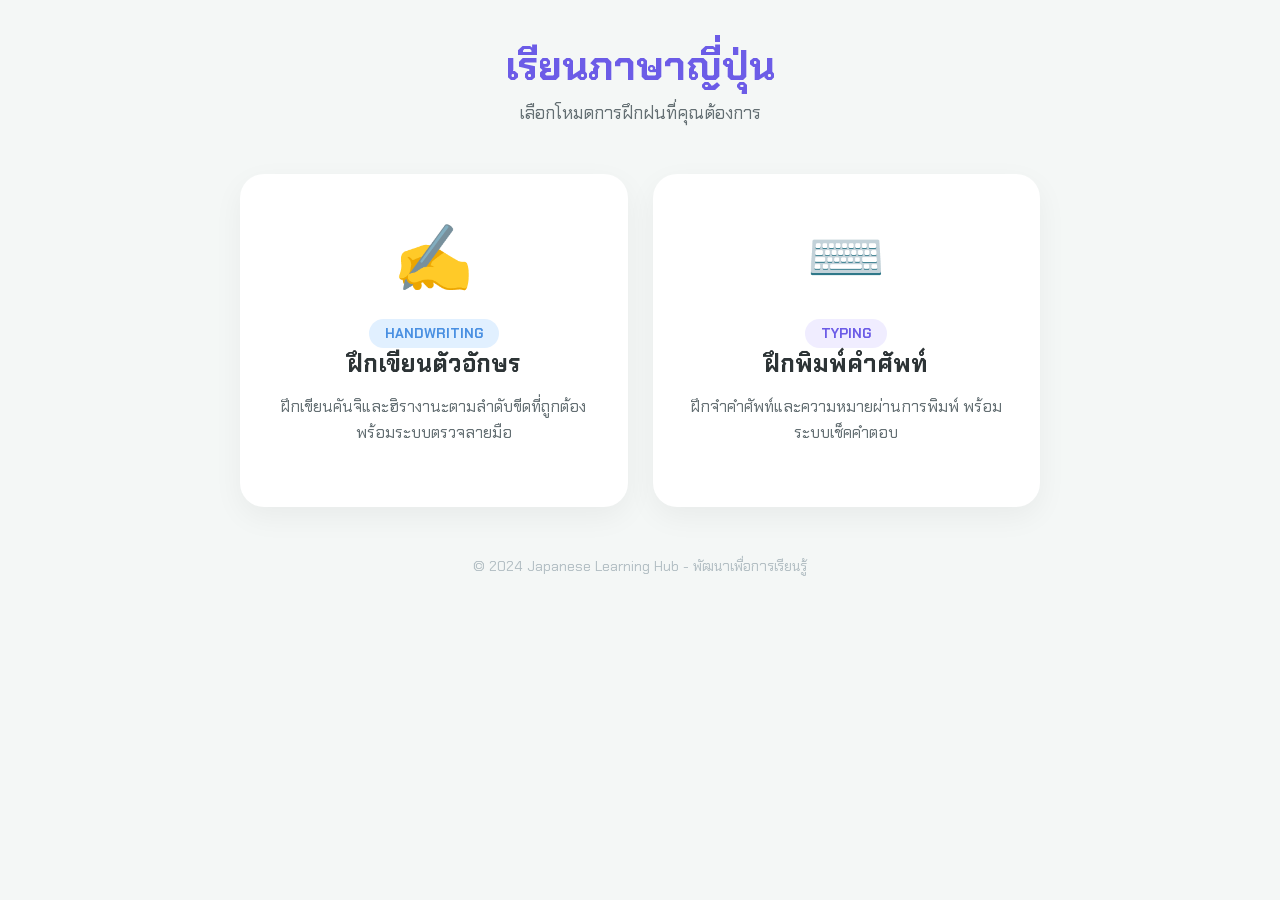
==== index.html @ ad40dfdc "refactor: organize static site, add bilingual docs and smoke tests" ====
<!DOCTYPE html>
<html lang="th">
<head>
    <meta charset="UTF-8">
    <meta name="viewport" content="width=device-width, initial-scale=1.0">
    <title>Japanese Learning Hub</title>
    <link href="https://fonts.googleapis.com/css2?family=Chakra+Petch:wght@400;700&family=Noto+Sans+JP:wght@500;700&display=swap" rel="stylesheet">
    <link rel="stylesheet" href="../assets/css/home.css">
</head>
<body>

    <div class="container">
        <header class="header">
            <h1>เรียนภาษาญี่ปุ่น</h1>
            <p>เลือกโหมดการฝึกฝนที่คุณต้องการ</p>
        </header>

        <div class="menu-grid">
            <a href="pages/kanji.html" class="menu-card">
                <div class="icon">✍️</div>
                <span class="badge badge-writing">Handwriting</span>
                <h2>ฝึกเขียนตัวอักษร</h2>
                <p>ฝึกเขียนคันจิและฮิรางานะตามลำดับขีดที่ถูกต้อง พร้อมระบบตรวจลายมือ</p>
            </a>

            <a href="pages/vocabulary.html" class="menu-card">
                <div class="icon">⌨️</div>
                <span class="badge badge-typing">Typing</span>
                <h2>ฝึกพิมพ์คำศัพท์</h2>
                <p>ฝึกจำคำศัพท์และความหมายผ่านการพิมพ์ พร้อมระบบเช็คคำตอบ</p>
            </a>
        </div>

        <footer class="footer">
            &copy; 2024 Japanese Learning Hub - พัฒนาเพื่อการเรียนรู้
        </footer>
    </div>

</body>
</html>
---- assets/css/home.css ----
:root {
            --primary: #6c5ce7;
            --secondary: #00cec9;
            --bg: #f4f7f6;
            --text-main: #2d3436;
            --white: #ffffff;
        }

        * {
            box-sizing: border-box;
            margin: 0;
            padding: 0;
        }

        body {
            font-family: 'Chakra Petch', 'Noto Sans JP', sans-serif;
            background-color: var(--bg);
            color: var(--text-main);
            display: flex;
            flex-direction: column;
            align-items: center;
            min-height: 100vh;
            padding: 40px 20px;
        }

        .container {
            max-width: 800px;
            width: 100%;
            text-align: center;
        }

        .header {
            margin-bottom: 50px;
        }

        .header h1 {
            font-size: 2.5rem;
            color: var(--primary);
            margin-bottom: 10px;
        }

        .header p {
            font-size: 1.1rem;
            color: #636e72;
        }

        .menu-grid {
            display: grid;
            grid-template-columns: repeat(auto-fit, minmax(300px, 1fr));
            gap: 25px;
            margin-top: 20px;
        }

        .menu-card {
            background: var(--white);
            padding: 40px 30px;
            border-radius: 24px;
            box-shadow: 0 10px 30px rgba(0,0,0,0.05);
            text-decoration: none;
            color: inherit;
            transition: all 0.3s cubic-bezier(0.4, 0, 0.2, 1);
            display: flex;
            flex-direction: column;
            align-items: center;
            border: 2px solid transparent;
        }

        .menu-card:hover {
            transform: translateY(-10px);
            border-color: var(--primary);
            box-shadow: 0 20px 40px rgba(108, 92, 231, 0.15);
        }

        .icon {
            font-size: 4rem;
            margin-bottom: 20px;
        }

        .menu-card h2 {
            font-size: 1.5rem;
            margin-bottom: 15px;
            color: var(--text-main);
        }

        .menu-card p {
            color: #636e72;
            line-height: 1.6;
            margin-bottom: 20px;
        }

        .badge {
            padding: 6px 16px;
            border-radius: 50px;
            font-weight: 700;
            font-size: 0.85rem;
            text-transform: uppercase;
        }

        .badge-writing { background: #e1f0ff; color: #4a90e2; }
        .badge-typing { background: #f0edff; color: var(--primary); }

        .footer {
            margin-top: auto;
            padding-top: 50px;
            font-size: 0.9rem;
            color: #b2bec3;
        }

        @media (max-width: 600px) {
            .header h1 { font-size: 2rem; }
            .menu-grid { grid-template-columns: 1fr; }
        }
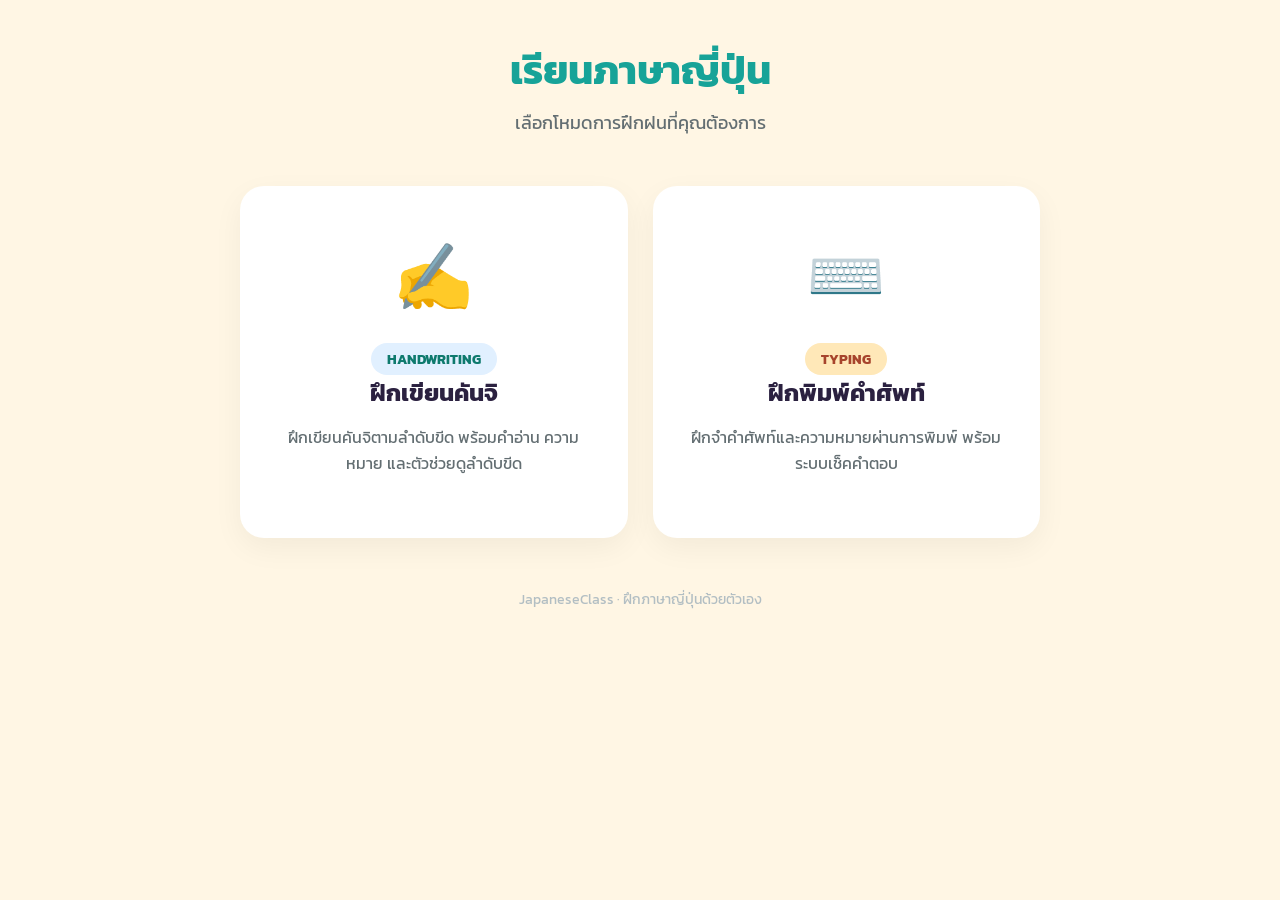
==== commit 983ffeec: "fix: practice navigation, truthful progress, accessibility and offline feedback" ====
--- a/index.html
+++ b/index.html
@@ -3,9 +3,9 @@
 <head>
     <meta charset="UTF-8">
     <meta name="viewport" content="width=device-width, initial-scale=1.0">
-    <title>Japanese Learning Hub</title>
-    <link href="https://fonts.googleapis.com/css2?family=Chakra+Petch:wght@400;700&family=Noto+Sans+JP:wght@500;700&display=swap" rel="stylesheet">
-    <link rel="stylesheet" href="../assets/css/home.css">
+    <title>JapaneseClass — เรียนภาษาญี่ปุ่น</title>
+    <link href="https://fonts.googleapis.com/css2?family=Kanit:wght@400;600;700;800&family=Zen+Maru+Gothic:wght@500;700&display=swap" rel="stylesheet">
+    <link rel="stylesheet" href="assets/css/home.css">
 </head>
 <body>
 
@@ -19,8 +19,8 @@
             <a href="pages/kanji.html" class="menu-card">
                 <div class="icon">✍️</div>
                 <span class="badge badge-writing">Handwriting</span>
-                <h2>ฝึกเขียนตัวอักษร</h2>
-                <p>ฝึกเขียนคันจิและฮิรางานะตามลำดับขีดที่ถูกต้อง พร้อมระบบตรวจลายมือ</p>
+                <h2>ฝึกเขียนคันจิ</h2>
+                <p>ฝึกเขียนคันจิตามลำดับขีด พร้อมคำอ่าน ความหมาย และตัวช่วยดูลำดับขีด</p>
             </a>
 
             <a href="pages/vocabulary.html" class="menu-card">
@@ -32,7 +32,7 @@
         </div>
 
         <footer class="footer">
-            &copy; 2024 Japanese Learning Hub - พัฒนาเพื่อการเรียนรู้
+            JapaneseClass · ฝึกภาษาญี่ปุ่นด้วยตัวเอง
         </footer>
     </div>
 
--- a/assets/css/home.css
+++ b/assets/css/home.css
@@ -1,8 +1,8 @@
 :root {
-            --primary: #6c5ce7;
-            --secondary: #00cec9;
-            --bg: #f4f7f6;
-            --text-main: #2d3436;
+            --primary: #17a398;
+            --secondary: #ff6b4a;
+            --bg: #fff6e4;
+            --text-main: #2b2140;
             --white: #ffffff;
         }
 
@@ -13,7 +13,7 @@
         }
 
         body {
-            font-family: 'Chakra Petch', 'Noto Sans JP', sans-serif;
+            font-family: 'Kanit', 'Zen Maru Gothic', sans-serif;
             background-color: var(--bg);
             color: var(--text-main);
             display: flex;
@@ -96,8 +96,8 @@
             text-transform: uppercase;
         }
 
-        .badge-writing { background: #e1f0ff; color: #4a90e2; }
-        .badge-typing { background: #f0edff; color: var(--primary); }
+        .badge-writing { background: #e1f0ff; color: #0e7a6e; }
+        .badge-typing { background: #ffe8b8; color: #a7442c; }
 
         .footer {
             margin-top: auto;
@@ -110,3 +110,11 @@
             .header h1 { font-size: 2rem; }
             .menu-grid { grid-template-columns: 1fr; }
         }
+
+.menu-card:focus-visible {
+  outline: 3px solid var(--primary);
+  outline-offset: 4px;
+}
+@media (prefers-reduced-motion: reduce) {
+  .menu-card { transition: none; }
+}
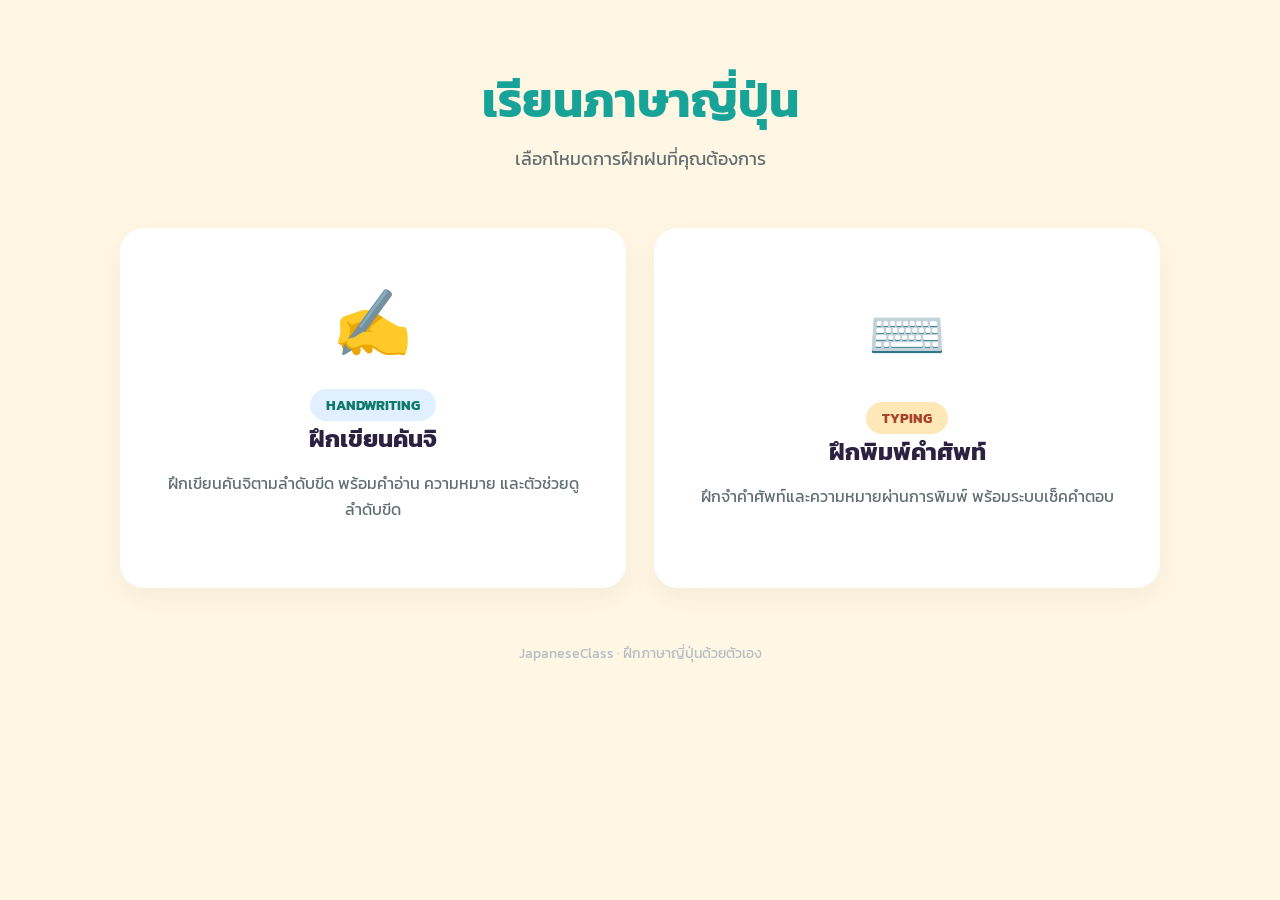
==== commit 790c6b84: "fix: desktop layouts, IME Enter handling, and resize behavior" ====
--- a/index.html
+++ b/index.html
@@ -5,7 +5,7 @@
     <meta name="viewport" content="width=device-width, initial-scale=1.0">
     <title>JapaneseClass — เรียนภาษาญี่ปุ่น</title>
     <link href="https://fonts.googleapis.com/css2?family=Kanit:wght@400;600;700;800&family=Zen+Maru+Gothic:wght@500;700&display=swap" rel="stylesheet">
-    <link rel="stylesheet" href="assets/css/home.css">
+    <link rel="stylesheet" href="assets/css/home.css?v=20261106-desktop">
 </head>
 <body>
 
--- a/assets/css/home.css
+++ b/assets/css/home.css
@@ -118,3 +118,21 @@
 @media (prefers-reduced-motion: reduce) {
   .menu-card { transition: none; }
 }
+
+/* Use the available space on laptop and desktop screens. */
+@media (min-width: 900px) {
+  body { padding: 64px 32px 28px; }
+  .container { max-width: 1040px; }
+  .header { margin-bottom: 56px; }
+  .header h1 { font-size: 3rem; }
+  .menu-grid {
+    grid-template-columns: repeat(2, minmax(0, 1fr));
+    gap: 28px;
+  }
+  .menu-card {
+    min-height: 320px;
+    padding: 44px 36px;
+    justify-content: center;
+  }
+  .footer { padding-top: 54px; }
+}
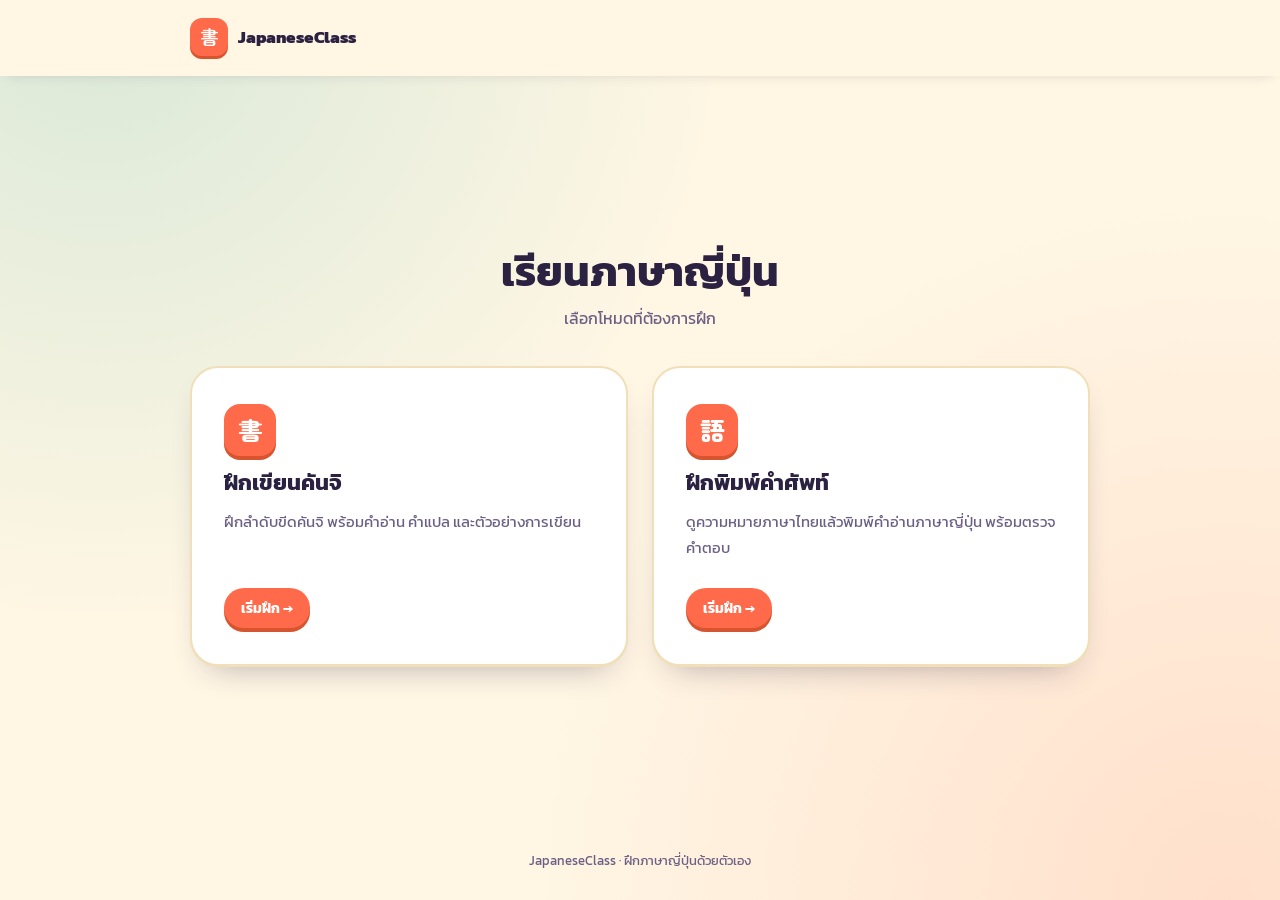
==== commit 62868855: "style: unify all pages around kanji practice design system" ====
--- a/index.html
+++ b/index.html
@@ -1,40 +1,43 @@
 <!DOCTYPE html>
 <html lang="th">
 <head>
-    <meta charset="UTF-8">
-    <meta name="viewport" content="width=device-width, initial-scale=1.0">
-    <title>JapaneseClass — เรียนภาษาญี่ปุ่น</title>
-    <link href="https://fonts.googleapis.com/css2?family=Kanit:wght@400;600;700;800&family=Zen+Maru+Gothic:wght@500;700&display=swap" rel="stylesheet">
-    <link rel="stylesheet" href="assets/css/home.css?v=20261106-desktop">
+  <meta charset="UTF-8">
+  <meta name="viewport" content="width=device-width, initial-scale=1.0">
+  <meta name="theme-color" content="#fff6e4">
+  <title>JapaneseClass — เรียนภาษาญี่ปุ่น</title>
+  <link href="https://fonts.googleapis.com/css2?family=Kanit:wght@400;600;700;800&family=Zen+Maru+Gothic:wght@500;700&display=swap" rel="stylesheet">
+  <link rel="stylesheet" href="assets/css/theme.css?v=20261106-theme">
+  <link rel="stylesheet" href="assets/css/home.css?v=20261106-theme">
 </head>
-<body>
-
-    <div class="container">
-        <header class="header">
-            <h1>เรียนภาษาญี่ปุ่น</h1>
-            <p>เลือกโหมดการฝึกฝนที่คุณต้องการ</p>
-        </header>
-
-        <div class="menu-grid">
-            <a href="pages/kanji.html" class="menu-card">
-                <div class="icon">✍️</div>
-                <span class="badge badge-writing">Handwriting</span>
-                <h2>ฝึกเขียนคันจิ</h2>
-                <p>ฝึกเขียนคันจิตามลำดับขีด พร้อมคำอ่าน ความหมาย และตัวช่วยดูลำดับขีด</p>
-            </a>
-
-            <a href="pages/vocabulary.html" class="menu-card">
-                <div class="icon">⌨️</div>
-                <span class="badge badge-typing">Typing</span>
-                <h2>ฝึกพิมพ์คำศัพท์</h2>
-                <p>ฝึกจำคำศัพท์และความหมายผ่านการพิมพ์ พร้อมระบบเช็คคำตอบ</p>
-            </a>
-        </div>
-
-        <footer class="footer">
-            JapaneseClass · ฝึกภาษาญี่ปุ่นด้วยตัวเอง
-        </footer>
+<body class="home-page">
+  <header class="site-header home-header">
+    <div class="brand-row">
+      <span class="kanji-mark">書</span>
+      <span class="brand-text">JapaneseClass</span>
     </div>
-
+  </header>
+  <main class="site-main home-main">
+    <div class="home-shell">
+      <section class="home-intro" aria-labelledby="page-title">
+        <h1 id="page-title">เรียนภาษาญี่ปุ่น</h1>
+        <p>เลือกโหมดที่ต้องการฝึก</p>
+      </section>
+      <nav class="menu-grid" aria-label="เลือกแบบฝึก">
+        <a href="pages/kanji.html" class="mode-card">
+          <span class="mode-symbol" aria-hidden="true">書</span>
+          <h2>ฝึกเขียนคันจิ</h2>
+          <p>ฝึกลำดับขีดคันจิ พร้อมคำอ่าน คำแปล และตัวอย่างการเขียน</p>
+          <span class="mode-action">เริ่มฝึก →</span>
+        </a>
+        <a href="pages/vocabulary.html" class="mode-card">
+          <span class="mode-symbol" aria-hidden="true">語</span>
+          <h2>ฝึกพิมพ์คำศัพท์</h2>
+          <p>ดูความหมายภาษาไทยแล้วพิมพ์คำอ่านภาษาญี่ปุ่น พร้อมตรวจคำตอบ</p>
+          <span class="mode-action">เริ่มฝึก →</span>
+        </a>
+      </nav>
+    </div>
+  </main>
+  <footer class="site-footer">JapaneseClass · ฝึกภาษาญี่ปุ่นด้วยตัวเอง</footer>
 </body>
-</html>+</html>
--- a/assets/css/theme.css
+++ b/assets/css/theme.css
@@ -0,0 +1,226 @@
+/* JapaneseClass design system — based on the kanji practice screen. */
+:root {
+  --bg: #fff6e4;
+  --card: #ffffff;
+  --ink: #2b2140;
+  --ink-soft: #6b5f84;
+  --brand: #17a398;
+  --brand-deep: #0e7a6e;
+  --pop: #ff6b4a;
+  --pop-deep: #d8542f;
+  --success: #3eaa5c;
+  --success-deep: #2c8548;
+  --error: #e64545;
+  --error-deep: #b93434;
+  --sand: #ffe8b8;
+  --line: #f0dfb8;
+}
+*, *::before, *::after { box-sizing: border-box; }
+html { min-width: 320px; }
+body {
+  min-height: 100vh;
+  margin: 0;
+  display: flex;
+  flex-direction: column;
+  font-family: 'Kanit', 'Zen Maru Gothic', sans-serif;
+  color: var(--ink);
+  background:
+    radial-gradient(circle at 8% 0%, rgba(23, 163, 152, .16), transparent 42%),
+    radial-gradient(circle at 96% 100%, rgba(255, 107, 74, .16), transparent 46%),
+    var(--bg);
+}
+a { color: inherit; }
+button, input, select { font: inherit; }
+.site-header {
+  background: var(--bg);
+  padding: 16px 16px 10px;
+  position: sticky;
+  top: 0;
+  z-index: 100;
+  box-shadow: 0 6px 12px -8px rgba(43, 33, 64, .18);
+}
+.brand-row {
+  width: 100%;
+  max-width: 460px;
+  margin: 0 auto 14px;
+  display: flex;
+  align-items: center;
+  gap: 10px;
+}
+.kanji-mark {
+  width: 38px;
+  height: 38px;
+  flex: none;
+  display: flex;
+  align-items: center;
+  justify-content: center;
+  border-radius: 12px;
+  background: var(--pop);
+  color: white;
+  font-size: 1.15rem;
+  font-weight: 700;
+  box-shadow: 0 3px 0 var(--pop-deep);
+}
+.brand-text {
+  font-size: 1.05rem;
+  font-weight: 800;
+  color: var(--ink);
+}
+.home-link {
+  flex-shrink: 0;
+  padding: 5px 12px;
+  border: 2px solid var(--line);
+  border-radius: 999px;
+  background: white;
+  color: var(--brand-deep);
+  font-size: .82rem;
+  font-weight: 700;
+  text-decoration: none;
+  white-space: nowrap;
+}
+.home-link:hover { background: #eaf6f4; }
+.nav-container {
+  max-width: 460px;
+  margin: 0 auto;
+  display: flex;
+  flex-direction: column;
+  gap: 8px;
+}
+.select-group { min-width: 0; display: flex; align-items: center; gap: 10px; }
+.select-group label {
+  font-size: .78rem;
+  font-weight: 600;
+  min-width: 74px;
+  color: var(--ink-soft);
+}
+.select-group select {
+  width: 100%;
+  min-width: 0;
+  flex: 1;
+  padding: 9px 14px;
+  border: 2px solid var(--line);
+  border-radius: 999px;
+  color: var(--ink);
+  background: var(--card);
+  outline: none;
+  font-size: .85rem;
+  font-weight: 600;
+  cursor: pointer;
+}
+.site-main {
+  flex: 1;
+  display: flex;
+  align-items: center;
+  justify-content: center;
+  padding: 14px 14px 30px;
+  min-width: 0;
+}
+.card {
+  width: 100%;
+  max-width: 440px;
+  padding: 24px 20px 22px;
+  background: var(--card);
+  border-radius: 28px;
+  box-shadow: 0 1px 0 var(--line), 0 16px 34px -20px rgba(43, 33, 64, .45);
+  text-align: center;
+}
+.meaning-badge {
+  display: inline-block;
+  max-width: 100%;
+  overflow-wrap: anywhere;
+  padding: 6px 20px;
+  border-radius: 999px;
+  background: var(--sand);
+  color: var(--pop-deep);
+  font-size: 1.35rem;
+  font-weight: 800;
+}
+.reading-hint {
+  display: block;
+  margin-top: 10px;
+  color: var(--ink-soft);
+  font-family: 'Zen Maru Gothic', 'Kanit', sans-serif;
+  font-size: 1.05rem;
+  font-weight: 700;
+}
+.status-chip {
+  display: inline-block;
+  min-width: 180px;
+  max-width: 100%;
+  padding: 8px 18px;
+  border-radius: 999px;
+  background: var(--sand);
+  color: var(--ink-soft);
+  font-size: .9rem;
+  font-weight: 700;
+  transition: background .2s, color .2s, transform .15s;
+}
+.status-chip.state-success { background: #dff3e4; color: var(--success-deep); }
+.status-chip.state-error { background: #fbdede; color: var(--error-deep); }
+.status-chip.state-info { background: #d9f0ee; color: var(--brand-deep); }
+.status-chip.pop { animation: chip-pop .35s ease; }
+@keyframes chip-pop {
+  0%, 100% { transform: scale(1); }
+  40% { transform: scale(1.08); }
+}
+.actions { display: grid; gap: 10px; }
+.actions button {
+  display: flex;
+  align-items: center;
+  justify-content: center;
+  gap: 7px;
+  min-width: 0;
+  padding: 14px 12px;
+  border: 0;
+  border-radius: 999px;
+  font-size: .92rem;
+  font-weight: 700;
+  cursor: pointer;
+  transition: transform .08s, box-shadow .08s, filter .15s;
+}
+.actions button:hover { filter: brightness(1.04); }
+.actions button:active { transform: translateY(3px); box-shadow: none !important; }
+.actions button:disabled { cursor: not-allowed; opacity: .55; }
+.btn-hint { background: #eaf6f4; color: var(--brand-deep); box-shadow: 0 4px 0 #c7e6e1; }
+.btn-next { background: var(--pop); color: #fff; box-shadow: 0 4px 0 var(--pop-deep); }
+.load-message {
+  max-width: 460px;
+  margin: 0 auto 12px;
+  padding: 8px 12px;
+  border: 1px solid #e9bd8e;
+  border-radius: 12px;
+  background: #fff0da;
+  color: #8b392a;
+  font-size: .85rem;
+}
+.load-message[hidden] { display: none; }
+.site-footer {
+  padding: 22px 16px 30px;
+  text-align: center;
+  color: var(--ink-soft);
+  font-size: .8rem;
+}
+a:focus-visible, button:focus-visible, input:focus-visible,
+select:focus-visible {
+  outline: 3px solid var(--brand);
+  outline-offset: 3px;
+}
+@media (max-width: 390px) {
+  .brand-row { flex-wrap: wrap; }
+  .brand-text { font-size: .95rem; }
+}
+@media (min-width: 900px) {
+  .site-header { padding: 18px 32px 20px; }
+  .site-header .brand-row,
+  .site-header .nav-container,
+  .site-header .load-message { max-width: 900px; width: 100%; }
+  .site-header .nav-container {
+    display: grid;
+    grid-template-columns: repeat(2, minmax(0, 1fr));
+    column-gap: 24px;
+  }
+  .site-main { padding: 36px 24px; }
+}
+@media (prefers-reduced-motion: reduce) {
+  *, *::before, *::after { animation-duration: 0.01ms !important; transition-duration: 0.01ms !important; }
+}
--- a/assets/css/home.css
+++ b/assets/css/home.css
@@ -1,138 +1,64 @@
-:root {
-            --primary: #17a398;
-            --secondary: #ff6b4a;
-            --bg: #fff6e4;
-            --text-main: #2b2140;
-            --white: #ffffff;
-        }
-
-        * {
-            box-sizing: border-box;
-            margin: 0;
-            padding: 0;
-        }
-
-        body {
-            font-family: 'Kanit', 'Zen Maru Gothic', sans-serif;
-            background-color: var(--bg);
-            color: var(--text-main);
-            display: flex;
-            flex-direction: column;
-            align-items: center;
-            min-height: 100vh;
-            padding: 40px 20px;
-        }
-
-        .container {
-            max-width: 800px;
-            width: 100%;
-            text-align: center;
-        }
-
-        .header {
-            margin-bottom: 50px;
-        }
-
-        .header h1 {
-            font-size: 2.5rem;
-            color: var(--primary);
-            margin-bottom: 10px;
-        }
-
-        .header p {
-            font-size: 1.1rem;
-            color: #636e72;
-        }
-
-        .menu-grid {
-            display: grid;
-            grid-template-columns: repeat(auto-fit, minmax(300px, 1fr));
-            gap: 25px;
-            margin-top: 20px;
-        }
-
-        .menu-card {
-            background: var(--white);
-            padding: 40px 30px;
-            border-radius: 24px;
-            box-shadow: 0 10px 30px rgba(0,0,0,0.05);
-            text-decoration: none;
-            color: inherit;
-            transition: all 0.3s cubic-bezier(0.4, 0, 0.2, 1);
-            display: flex;
-            flex-direction: column;
-            align-items: center;
-            border: 2px solid transparent;
-        }
-
-        .menu-card:hover {
-            transform: translateY(-10px);
-            border-color: var(--primary);
-            box-shadow: 0 20px 40px rgba(108, 92, 231, 0.15);
-        }
-
-        .icon {
-            font-size: 4rem;
-            margin-bottom: 20px;
-        }
-
-        .menu-card h2 {
-            font-size: 1.5rem;
-            margin-bottom: 15px;
-            color: var(--text-main);
-        }
-
-        .menu-card p {
-            color: #636e72;
-            line-height: 1.6;
-            margin-bottom: 20px;
-        }
-
-        .badge {
-            padding: 6px 16px;
-            border-radius: 50px;
-            font-weight: 700;
-            font-size: 0.85rem;
-            text-transform: uppercase;
-        }
-
-        .badge-writing { background: #e1f0ff; color: #0e7a6e; }
-        .badge-typing { background: #ffe8b8; color: #a7442c; }
-
-        .footer {
-            margin-top: auto;
-            padding-top: 50px;
-            font-size: 0.9rem;
-            color: #b2bec3;
-        }
-
-        @media (max-width: 600px) {
-            .header h1 { font-size: 2rem; }
-            .menu-grid { grid-template-columns: 1fr; }
-        }
-
-.menu-card:focus-visible {
-  outline: 3px solid var(--primary);
-  outline-offset: 4px;
+.home-header .brand-row { margin-bottom: 0; }
+.home-main { align-items: flex-start; padding: 30px 16px 42px; }
+.home-shell { width: 100%; max-width: 900px; margin: 0 auto; }
+.home-intro { text-align: center; margin: 4px auto 26px; max-width: 660px; }
+.home-intro h1 { font-size: clamp(1.85rem, 4vw, 2.65rem); margin: 0 0 6px; line-height: 1.35; }
+.home-intro p { color: var(--ink-soft); font-size: 1rem; margin: 0; }
+.menu-grid {
+  display: grid;
+  grid-template-columns: 1fr;
+  gap: 18px;
 }
-@media (prefers-reduced-motion: reduce) {
-  .menu-card { transition: none; }
+.mode-card {
+  display: flex;
+  align-items: flex-start;
+  flex-direction: column;
+  gap: 10px;
+  padding: 28px 24px;
+  border: 2px solid var(--line);
+  border-radius: 28px;
+  background: var(--card);
+  text-decoration: none;
+  box-shadow: 0 1px 0 var(--line), 0 16px 34px -20px rgba(43, 33, 64, .45);
+  transition: border-color .2s, transform .2s, box-shadow .2s;
 }
-
-/* Use the available space on laptop and desktop screens. */
+.mode-card:hover, .mode-card:focus-visible {
+  border-color: var(--brand);
+  transform: translateY(-4px);
+  box-shadow: 0 10px 28px -14px rgba(23, 163, 152, .38);
+}
+.mode-symbol {
+  display: flex;
+  align-items: center;
+  justify-content: center;
+  width: 52px;
+  height: 52px;
+  border-radius: 16px;
+  background: var(--pop);
+  color: white;
+  font-size: 1.55rem;
+  font-weight: 800;
+  box-shadow: 0 4px 0 var(--pop-deep);
+}
+.mode-card h2 { margin: 0; font-size: 1.35rem; }
+.mode-card p { margin: 0; color: var(--ink-soft); font-size: .95rem; line-height: 1.7; }
+.mode-action {
+  display: inline-block;
+  margin-top: auto;
+  padding: 9px 17px;
+  border-radius: 999px;
+  background: var(--pop);
+  color: white;
+  font-weight: 700;
+  font-size: .9rem;
+  box-shadow: 0 4px 0 var(--pop-deep);
+}
+@media (min-width: 720px) {
+  .home-main { padding: 52px 24px; align-items: center; }
+  .home-intro { margin-bottom: 36px; }
+  .menu-grid { grid-template-columns: repeat(2, minmax(0, 1fr)); gap: 24px; }
+  .mode-card { min-height: 300px; padding: 36px 32px; }
+}
 @media (min-width: 900px) {
-  body { padding: 64px 32px 28px; }
-  .container { max-width: 1040px; }
-  .header { margin-bottom: 56px; }
-  .header h1 { font-size: 3rem; }
-  .menu-grid {
-    grid-template-columns: repeat(2, minmax(0, 1fr));
-    gap: 28px;
-  }
-  .menu-card {
-    min-height: 320px;
-    padding: 44px 36px;
-    justify-content: center;
-  }
-  .footer { padding-top: 54px; }
+  .home-shell { max-width: 900px; }
 }
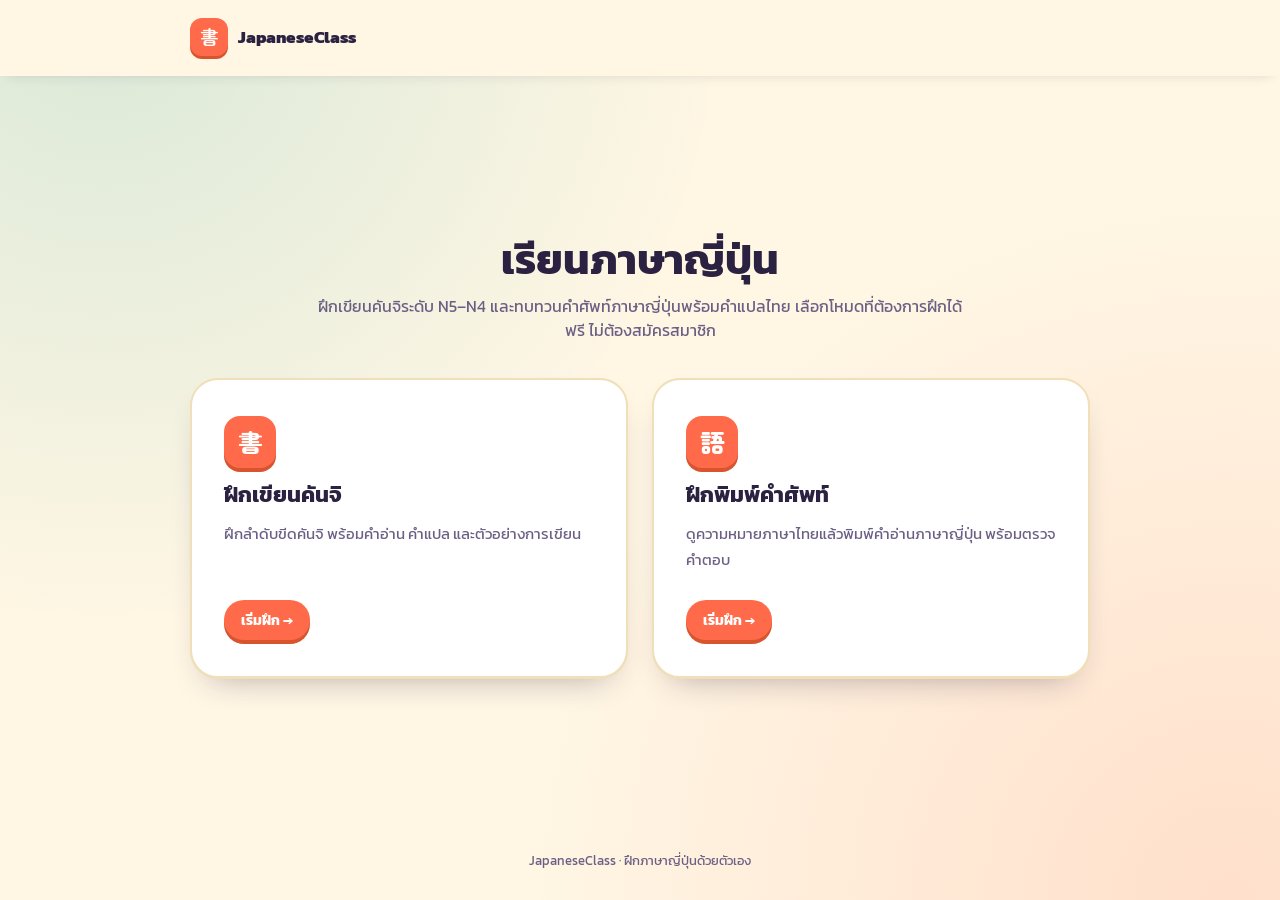
==== commit 3a54a0b4: "feat: add technical SEO, search metadata, sitemap and social previews" ====
--- a/index.html
+++ b/index.html
@@ -4,7 +4,22 @@
   <meta charset="UTF-8">
   <meta name="viewport" content="width=device-width, initial-scale=1.0">
   <meta name="theme-color" content="#fff6e4">
-  <title>JapaneseClass — เรียนภาษาญี่ปุ่น</title>
+  <title>ฝึกภาษาญี่ปุ่นออนไลน์ฟรี คันจิ N5–N4 และคำศัพท์ | JapaneseClass</title>
+  <meta name="description" content="ฝึกภาษาญี่ปุ่นออนไลน์ฟรีกับ JapaneseClass ฝึกเขียนคันจิ N5–N4 ตามลำดับขีด และฝึกคำศัพท์พร้อมคำแปลภาษาไทย ไม่ต้องสมัครสมาชิก">
+  <link rel="canonical" href="https://japaneseclass.vercel.app/">
+  <link rel="icon" type="image/png" sizes="96x96" href="assets/favicon.png">
+  <meta property="og:type" content="website">
+  <meta property="og:site_name" content="JapaneseClass">
+  <meta property="og:locale" content="th_TH">
+  <meta property="og:title" content="ฝึกภาษาญี่ปุ่นออนไลน์ฟรี คันจิ N5–N4 และคำศัพท์ | JapaneseClass">
+  <meta property="og:description" content="ฝึกภาษาญี่ปุ่นออนไลน์ฟรีกับ JapaneseClass ฝึกเขียนคันจิ N5–N4 ตามลำดับขีด และฝึกคำศัพท์พร้อมคำแปลภาษาไทย ไม่ต้องสมัครสมาชิก">
+  <meta property="og:url" content="https://japaneseclass.vercel.app/">
+  <meta property="og:image" content="https://japaneseclass.vercel.app/assets/og-cover.png">
+  <meta property="og:image:width" content="600">
+  <meta property="og:image:height" content="315">
+  <meta property="og:image:alt" content="JapaneseClass — เว็บฝึกคันจิและคำศัพท์ภาษาญี่ปุ่น">
+  <meta name="twitter:card" content="summary_large_image">
+  <script type="application/ld+json">{"@context":"https://schema.org","@type":"WebSite","name":"JapaneseClass","url":"https://japaneseclass.vercel.app/","inLanguage":"th-TH"}</script>
   <link href="https://fonts.googleapis.com/css2?family=Kanit:wght@400;600;700;800&family=Zen+Maru+Gothic:wght@500;700&display=swap" rel="stylesheet">
   <link rel="stylesheet" href="assets/css/theme.css?v=20261106-theme">
   <link rel="stylesheet" href="assets/css/home.css?v=20261106-theme">
@@ -20,7 +35,7 @@
     <div class="home-shell">
       <section class="home-intro" aria-labelledby="page-title">
         <h1 id="page-title">เรียนภาษาญี่ปุ่น</h1>
-        <p>เลือกโหมดที่ต้องการฝึก</p>
+        <p>ฝึกเขียนคันจิระดับ N5–N4 และทบทวนคำศัพท์ภาษาญี่ปุ่นพร้อมคำแปลไทย เลือกโหมดที่ต้องการฝึกได้ฟรี ไม่ต้องสมัครสมาชิก</p>
       </section>
       <nav class="menu-grid" aria-label="เลือกแบบฝึก">
         <a href="pages/kanji.html" class="mode-card">
--- a/assets/css/theme.css
+++ b/assets/css/theme.css
@@ -65,6 +65,7 @@
   font-size: 1.05rem;
   font-weight: 800;
   color: var(--ink);
+  margin: 0;
 }
 .home-link {
   flex-shrink: 0;
@@ -183,6 +184,12 @@
 .actions button:disabled { cursor: not-allowed; opacity: .55; }
 .btn-hint { background: #eaf6f4; color: var(--brand-deep); box-shadow: 0 4px 0 #c7e6e1; }
 .btn-next { background: var(--pop); color: #fff; box-shadow: 0 4px 0 var(--pop-deep); }
+.practice-description {
+  color: var(--ink-soft);
+  font-size: .78rem;
+  line-height: 1.65;
+  margin: 16px 0 0;
+}
 .load-message {
   max-width: 460px;
   margin: 0 auto 12px;
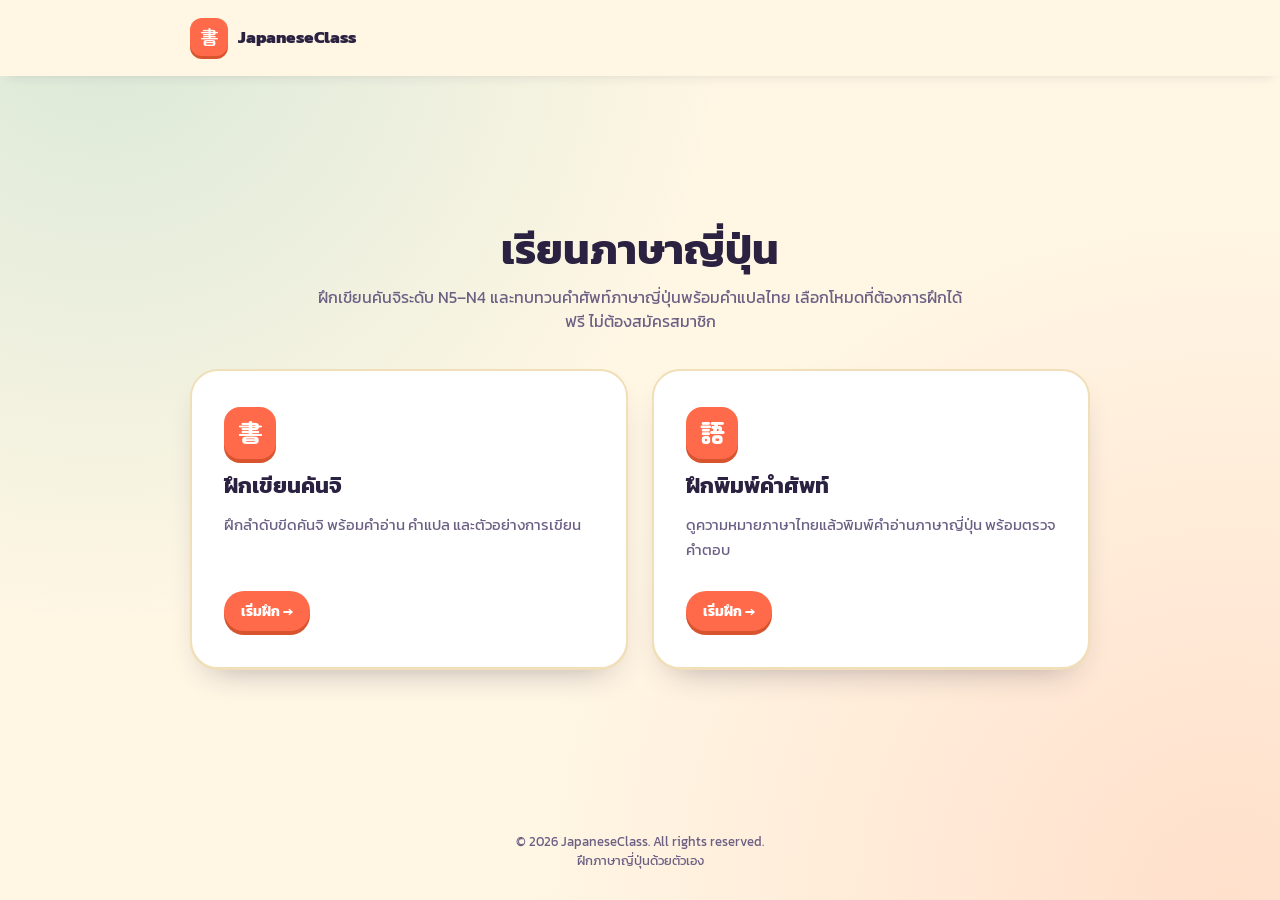
==== commit 7bd3329b: "style: add copyright notice to all site footers" ====
--- a/index.html
+++ b/index.html
@@ -53,6 +53,9 @@
       </nav>
     </div>
   </main>
-  <footer class="site-footer">JapaneseClass · ฝึกภาษาญี่ปุ่นด้วยตัวเอง</footer>
+  <footer class="site-footer">
+    <div>© 2026 JapaneseClass. All rights reserved.</div>
+    <div>ฝึกภาษาญี่ปุ่นด้วยตัวเอง</div>
+  </footer>
 </body>
 </html>
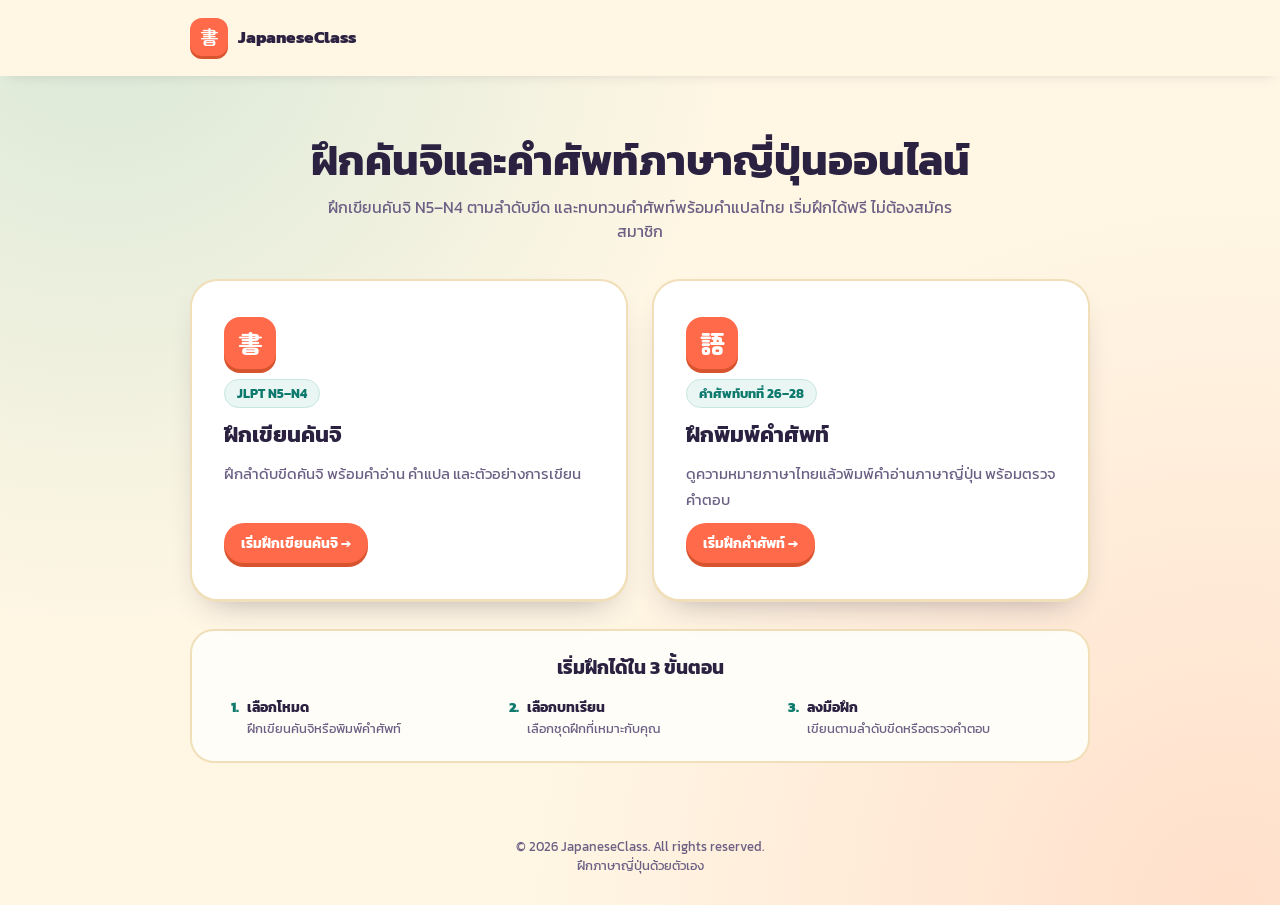
==== commit aeda9e5c: "feat: improve home page clarity and first-time onboarding" ====
--- a/index.html
+++ b/index.html
@@ -22,7 +22,7 @@
   <script type="application/ld+json">{"@context":"https://schema.org","@type":"WebSite","name":"JapaneseClass","url":"https://japaneseclass.vercel.app/","inLanguage":"th-TH"}</script>
   <link href="https://fonts.googleapis.com/css2?family=Kanit:wght@400;600;700;800&family=Zen+Maru+Gothic:wght@500;700&display=swap" rel="stylesheet">
   <link rel="stylesheet" href="assets/css/theme.css?v=20261106-theme">
-  <link rel="stylesheet" href="assets/css/home.css?v=20261106-theme">
+  <link rel="stylesheet" href="assets/css/home.css?v=20261107-home">
 </head>
 <body class="home-page">
   <header class="site-header home-header">
@@ -34,23 +34,33 @@
   <main class="site-main home-main">
     <div class="home-shell">
       <section class="home-intro" aria-labelledby="page-title">
-        <h1 id="page-title">เรียนภาษาญี่ปุ่น</h1>
-        <p>ฝึกเขียนคันจิระดับ N5–N4 และทบทวนคำศัพท์ภาษาญี่ปุ่นพร้อมคำแปลไทย เลือกโหมดที่ต้องการฝึกได้ฟรี ไม่ต้องสมัครสมาชิก</p>
+        <h1 id="page-title">ฝึกคันจิและคำศัพท์ภาษาญี่ปุ่นออนไลน์</h1>
+        <p>ฝึกเขียนคันจิ N5–N4 ตามลำดับขีด และทบทวนคำศัพท์พร้อมคำแปลไทย เริ่มฝึกได้ฟรี ไม่ต้องสมัครสมาชิก</p>
       </section>
       <nav class="menu-grid" aria-label="เลือกแบบฝึก">
         <a href="pages/kanji.html" class="mode-card">
           <span class="mode-symbol" aria-hidden="true">書</span>
+          <span class="mode-level">JLPT N5–N4</span>
           <h2>ฝึกเขียนคันจิ</h2>
           <p>ฝึกลำดับขีดคันจิ พร้อมคำอ่าน คำแปล และตัวอย่างการเขียน</p>
-          <span class="mode-action">เริ่มฝึก →</span>
+          <span class="mode-action">เริ่มฝึกเขียนคันจิ →</span>
         </a>
         <a href="pages/vocabulary.html" class="mode-card">
           <span class="mode-symbol" aria-hidden="true">語</span>
+          <span class="mode-level">คำศัพท์บทที่ 26–28</span>
           <h2>ฝึกพิมพ์คำศัพท์</h2>
           <p>ดูความหมายภาษาไทยแล้วพิมพ์คำอ่านภาษาญี่ปุ่น พร้อมตรวจคำตอบ</p>
-          <span class="mode-action">เริ่มฝึก →</span>
+          <span class="mode-action">เริ่มฝึกคำศัพท์ →</span>
         </a>
       </nav>
+      <section class="home-howto" aria-labelledby="howto-title">
+        <h2 id="howto-title">เริ่มฝึกได้ใน 3 ขั้นตอน</h2>
+        <ol class="howto-list">
+          <li><strong>เลือกโหมด</strong><span>ฝึกเขียนคันจิหรือพิมพ์คำศัพท์</span></li>
+          <li><strong>เลือกบทเรียน</strong><span>เลือกชุดฝึกที่เหมาะกับคุณ</span></li>
+          <li><strong>ลงมือฝึก</strong><span>เขียนตามลำดับขีดหรือตรวจคำตอบ</span></li>
+        </ol>
+      </section>
     </div>
   </main>
   <footer class="site-footer">
--- a/assets/css/home.css
+++ b/assets/css/home.css
@@ -40,6 +40,16 @@
   font-weight: 800;
   box-shadow: 0 4px 0 var(--pop-deep);
 }
+.mode-level {
+  display: inline-block;
+  padding: 4px 12px;
+  border: 1px solid #c7e6e1;
+  border-radius: 999px;
+  background: #eaf6f4;
+  color: var(--brand-deep);
+  font-size: .79rem;
+  font-weight: 700;
+}
 .mode-card h2 { margin: 0; font-size: 1.35rem; }
 .mode-card p { margin: 0; color: var(--ink-soft); font-size: .95rem; line-height: 1.7; }
 .mode-action {
@@ -53,11 +63,35 @@
   font-size: .9rem;
   box-shadow: 0 4px 0 var(--pop-deep);
 }
+.home-howto {
+  margin-top: 28px;
+  padding: 22px 24px;
+  border: 2px solid var(--line);
+  border-radius: 24px;
+  background: #fffdf7;
+}
+.home-howto h2 {
+  margin: 0 0 14px;
+  font-size: 1.2rem;
+  text-align: center;
+}
+.howto-list {
+  display: grid;
+  grid-template-columns: 1fr;
+  gap: 12px;
+  margin: 0;
+  padding-left: 26px;
+}
+.howto-list li { padding-left: 5px; color: var(--ink-soft); font-size: .9rem; }
+.howto-list li::marker { color: var(--brand-deep); font-weight: 800; }
+.howto-list strong { display: block; color: var(--ink); }
+.howto-list span { display: block; font-size: .82rem; line-height: 1.6; }
 @media (min-width: 720px) {
   .home-main { padding: 52px 24px; align-items: center; }
   .home-intro { margin-bottom: 36px; }
   .menu-grid { grid-template-columns: repeat(2, minmax(0, 1fr)); gap: 24px; }
   .mode-card { min-height: 300px; padding: 36px 32px; }
+  .howto-list { grid-template-columns: repeat(3, minmax(0, 1fr)); gap: 18px; }
 }
 @media (min-width: 900px) {
   .home-shell { max-width: 900px; }
